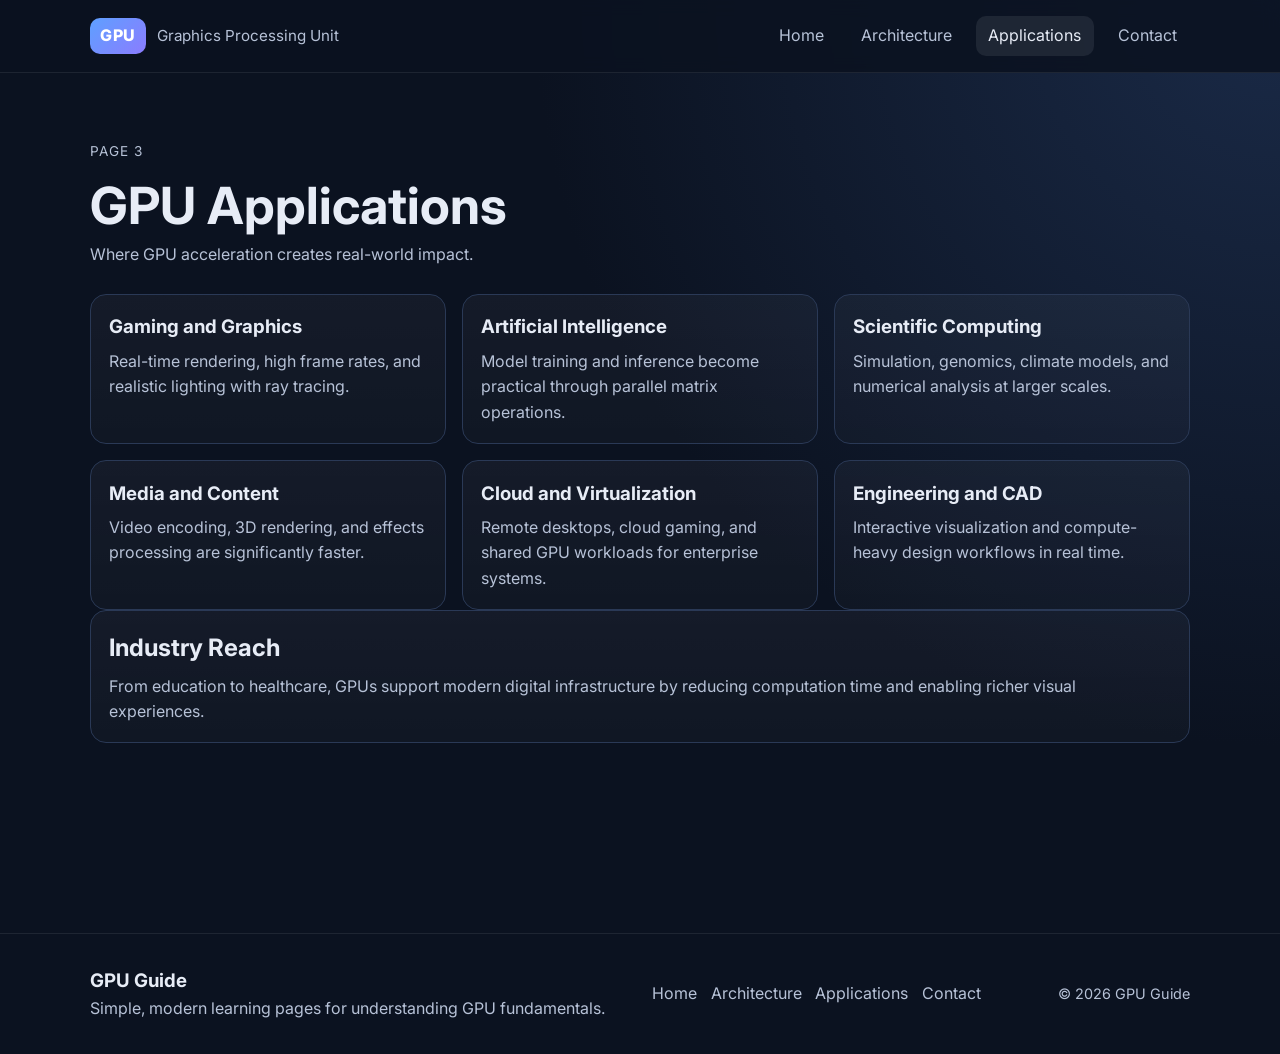
==== applications.html @ 3e5b410c "Build responsive multi-page GPU website. Create Home, Architecture, Applications, and Contact pages " ====
<!DOCTYPE html>
<html lang="en">
<head>
    <meta charset="UTF-8">
    <meta name="viewport" content="width=device-width, initial-scale=1.0">
    <meta name="description" content="Explore practical applications of GPUs across industries.">
    <title>GPU Guide | Applications</title>
    <link rel="preconnect" href="https://fonts.googleapis.com">
    <link rel="preconnect" href="https://fonts.gstatic.com" crossorigin>
    <link href="https://fonts.googleapis.com/css2?family=Inter:wght@400;500;600;700;800&display=swap" rel="stylesheet">
    <link rel="stylesheet" href="styles.css">
</head>
<body data-page="applications">
    <!-- Shared site header and navigation -->
    <header class="site-header">
        <div class="container nav-wrap">
            <a class="brand" href="index.html" aria-label="Go to home page">
                <span class="brand-mark">GPU</span>
                <span class="brand-text">Graphics Processing Unit</span>
            </a>
            <button class="menu-btn" id="menuBtn" aria-label="Toggle mobile menu" aria-expanded="false">
                <span></span><span></span><span></span>
            </button>
            <nav class="site-nav" id="siteNav">
                <a href="index.html" data-nav="home">Home</a>
                <a href="architecture.html" data-nav="architecture">Architecture</a>
                <a href="applications.html" data-nav="applications">Applications</a>
                <a href="contact.html" data-nav="contact">Contact</a>
            </nav>
        </div>
    </header>

    <main class="page-main">
        <section class="section">
            <div class="container">
                <div class="section-head">
                    <p class="eyebrow">Page 3</p>
                    <h1>GPU Applications</h1>
                    <p>Where GPU acceleration creates real-world impact.</p>
                </div>

                <!-- Application use-case cards -->
                <div class="card-grid">
                    <article class="card reveal">
                        <h3>Gaming and Graphics</h3>
                        <p>Real-time rendering, high frame rates, and realistic lighting with ray tracing.</p>
                    </article>
                    <article class="card reveal">
                        <h3>Artificial Intelligence</h3>
                        <p>Model training and inference become practical through parallel matrix operations.</p>
                    </article>
                    <article class="card reveal">
                        <h3>Scientific Computing</h3>
                        <p>Simulation, genomics, climate models, and numerical analysis at larger scales.</p>
                    </article>
                    <article class="card reveal">
                        <h3>Media and Content</h3>
                        <p>Video encoding, 3D rendering, and effects processing are significantly faster.</p>
                    </article>
                    <article class="card reveal">
                        <h3>Cloud and Virtualization</h3>
                        <p>Remote desktops, cloud gaming, and shared GPU workloads for enterprise systems.</p>
                    </article>
                    <article class="card reveal">
                        <h3>Engineering and CAD</h3>
                        <p>Interactive visualization and compute-heavy design workflows in real time.</p>
                    </article>
                </div>

                <div class="visual-card reveal">
                    <h2>Industry Reach</h2>
                    <p>
                        From education to healthcare, GPUs support modern digital infrastructure by reducing
                        computation time and enabling richer visual experiences.
                    </p>
                </div>
            </div>
        </section>
    </main>

    <footer class="site-footer">
        <div class="container footer-wrap">
            <div>
                <h3>GPU Guide</h3>
                <p>Simple, modern learning pages for understanding GPU fundamentals.</p>
            </div>
            <div class="footer-links">
                <a href="index.html">Home</a>
                <a href="architecture.html">Architecture</a>
                <a href="applications.html">Applications</a>
                <a href="contact.html">Contact</a>
            </div>
            <p class="copyright">© <span id="currentYear"></span> GPU Guide</p>
        </div>
    </footer>

    <script src="script.js"></script>
</body>
</html>
---- styles.css ----
/* ---------------------------------------------
   GLOBAL TOKENS + RESET
   --------------------------------------------- */
:root {
    --bg: #0b1220;
    --bg-soft: #111a2b;
    --panel: #18243a;
    --text: #e7ecf6;
    --muted: #b7c2d7;
    --primary: #5ea0ff;
    --secondary: #8b7cff;
    --border: #2a3956;
    --shadow: 0 16px 40px rgba(0, 0, 0, 0.35);
    --radius: 16px;
}

* {
    box-sizing: border-box;
    margin: 0;
    padding: 0;
}

body {
    font-family: "Inter", sans-serif;
    color: var(--text);
    background: radial-gradient(circle at top right, #1a2a47 0%, var(--bg) 45%);
    line-height: 1.6;
}

a {
    color: inherit;
    text-decoration: none;
}

.container {
    width: min(1100px, 92vw);
    margin: 0 auto;
}

/* ---------------------------------------------
   HEADER + NAVIGATION
   --------------------------------------------- */
.site-header {
    position: sticky;
    top: 0;
    z-index: 20;
    backdrop-filter: blur(8px);
    background: rgba(11, 18, 32, 0.86);
    border-bottom: 1px solid rgba(255, 255, 255, 0.08);
}

.nav-wrap {
    min-height: 72px;
    display: flex;
    align-items: center;
    justify-content: space-between;
    gap: 1rem;
}

.brand {
    display: flex;
    align-items: center;
    gap: 0.7rem;
}

.brand-mark {
    background: linear-gradient(135deg, var(--primary), var(--secondary));
    color: #fff;
    font-weight: 800;
    padding: 0.35rem 0.65rem;
    border-radius: 10px;
    letter-spacing: 0.03em;
}

.brand-text {
    font-size: 0.95rem;
    color: var(--muted);
}

.site-nav {
    display: flex;
    gap: 0.7rem;
}

.site-nav a {
    padding: 0.45rem 0.8rem;
    border-radius: 10px;
    color: var(--muted);
    transition: 0.2s ease;
}

.site-nav a:hover,
.site-nav a.is-active {
    color: var(--text);
    background: rgba(255, 255, 255, 0.08);
}

/* Mobile menu button */
.menu-btn {
    display: none;
    width: 44px;
    height: 44px;
    border: 1px solid var(--border);
    border-radius: 10px;
    background: transparent;
    padding: 0.5rem;
    cursor: pointer;
}

.menu-btn span {
    display: block;
    height: 2px;
    background: #fff;
    margin: 5px 0;
}

/* ---------------------------------------------
   SECTIONS + COMMON COMPONENTS
   --------------------------------------------- */
.hero {
    position: relative;
    overflow: hidden;
    padding: 5.5rem 0 4.5rem;
}

.hero-grid {
    display: grid;
    grid-template-columns: 1.2fr 0.8fr;
    gap: 2rem;
    align-items: center;
}

.eyebrow {
    color: var(--primary);
    font-size: 0.85rem;
    text-transform: uppercase;
    letter-spacing: 0.08em;
    margin-bottom: 0.8rem;
}

h1 {
    font-size: clamp(1.9rem, 5vw, 3.2rem);
    line-height: 1.15;
    margin-bottom: 1rem;
}

.lead {
    color: var(--muted);
    max-width: 60ch;
}

.hero-actions {
    display: flex;
    flex-wrap: wrap;
    gap: 0.75rem;
    margin-top: 1.3rem;
}

.btn {
    display: inline-block;
    padding: 0.7rem 1rem;
    border-radius: 10px;
    font-weight: 600;
    transition: 0.25s ease;
}

.btn-primary {
    background: linear-gradient(135deg, var(--primary), var(--secondary));
    color: #fff;
}

.btn-primary:hover {
    transform: translateY(-1px);
    box-shadow: var(--shadow);
}

.btn-ghost {
    border: 1px solid var(--border);
    color: var(--muted);
}

.btn-ghost:hover {
    color: var(--text);
    border-color: #4a618f;
}

.section {
    padding: 4.25rem 0;
}

.page-main {
    min-height: calc(100vh - 72px);
}

.section-head {
    margin-bottom: 1.6rem;
}

.section-head h2,
.section-head h1 {
    margin-bottom: 0.5rem;
}

.section-head p {
    color: var(--muted);
    max-width: 70ch;
}

.card-grid {
    display: grid;
    grid-template-columns: repeat(3, minmax(0, 1fr));
    gap: 1rem;
}

.card,
.visual-card {
    background: linear-gradient(180deg, rgba(255, 255, 255, 0.04), rgba(255, 255, 255, 0.02));
    border: 1px solid var(--border);
    border-radius: var(--radius);
    padding: 1.1rem;
}

.card h3,
.visual-card h2 {
    margin-bottom: 0.4rem;
}

.card p,
.visual-card p,
.metric-list li,
.architecture-panel li {
    color: var(--muted);
}

.metric-list {
    padding-left: 1rem;
}

.metric-list li + li {
    margin-top: 0.4rem;
}

.architecture-panel {
    margin-top: 1.2rem;
}

.architecture-panel ol {
    padding-left: 1.2rem;
}

/* Contact page layout and form controls */
.contact-layout {
    display: grid;
    grid-template-columns: 1.2fr 0.8fr;
    gap: 1rem;
}

.contact-form {
    display: grid;
    gap: 0.55rem;
}

.contact-form label {
    font-weight: 600;
    font-size: 0.94rem;
}

.contact-form input,
.contact-form select,
.contact-form textarea {
    background: rgba(255, 255, 255, 0.03);
    border: 1px solid var(--border);
    color: var(--text);
    padding: 0.72rem 0.8rem;
    border-radius: 10px;
    font-family: inherit;
    font-size: 0.95rem;
}

.contact-form textarea {
    resize: vertical;
}

.contact-form input:focus,
.contact-form select:focus,
.contact-form textarea:focus {
    outline: 2px solid rgba(94, 160, 255, 0.45);
    border-color: #4f84d6;
}

.contact-aside {
    display: grid;
    gap: 1rem;
    align-content: start;
}

/* Decorative visuals */
.bg-orb {
    position: absolute;
    border-radius: 50%;
    filter: blur(40px);
    z-index: -1;
}

.orb-a {
    width: 220px;
    height: 220px;
    background: rgba(94, 160, 255, 0.3);
    top: 5%;
    right: -40px;
}

.orb-b {
    width: 180px;
    height: 180px;
    background: rgba(139, 124, 255, 0.24);
    bottom: 15%;
    left: -40px;
}

.floating {
    animation: floatY 6s ease-in-out infinite;
}

/* Reveal animation class controlled by JS */
.reveal {
    opacity: 0;
    transform: translateY(14px);
}

.reveal.show {
    opacity: 1;
    transform: translateY(0);
    transition: 0.5s ease;
}

/* ---------------------------------------------
   FOOTER
   --------------------------------------------- */
.site-footer {
    border-top: 1px solid rgba(255, 255, 255, 0.08);
    margin-top: 2rem;
}

.footer-wrap {
    padding: 2rem 0;
    display: grid;
    grid-template-columns: 1.4fr 1fr auto;
    gap: 1rem;
    align-items: center;
}

.footer-wrap p {
    color: var(--muted);
}

.footer-links {
    display: flex;
    flex-wrap: wrap;
    gap: 0.85rem;
}

.footer-links a {
    color: var(--muted);
}

.footer-links a:hover {
    color: var(--text);
}

.copyright {
    font-size: 0.9rem;
}

/* ---------------------------------------------
   RESPONSIVE RULES
   --------------------------------------------- */
@media (max-width: 900px) {
    .hero-grid {
        grid-template-columns: 1fr;
    }

    .card-grid {
        grid-template-columns: repeat(2, minmax(0, 1fr));
    }

    .footer-wrap {
        grid-template-columns: 1fr;
        text-align: left;
    }

    .contact-layout {
        grid-template-columns: 1fr;
    }
}

@media (max-width: 700px) {
    .menu-btn {
        display: block;
    }

    .site-nav {
        display: none;
        position: absolute;
        left: 4vw;
        right: 4vw;
        top: 68px;
        flex-direction: column;
        background: var(--bg-soft);
        border: 1px solid var(--border);
        border-radius: 12px;
        padding: 0.6rem;
    }

    .site-nav.open {
        display: flex;
    }

    .card-grid {
        grid-template-columns: 1fr;
    }

    .brand-text {
        font-size: 0.82rem;
    }
}

@keyframes floatY {
    0%, 100% { transform: translateY(0); }
    50% { transform: translateY(-8px); }
}
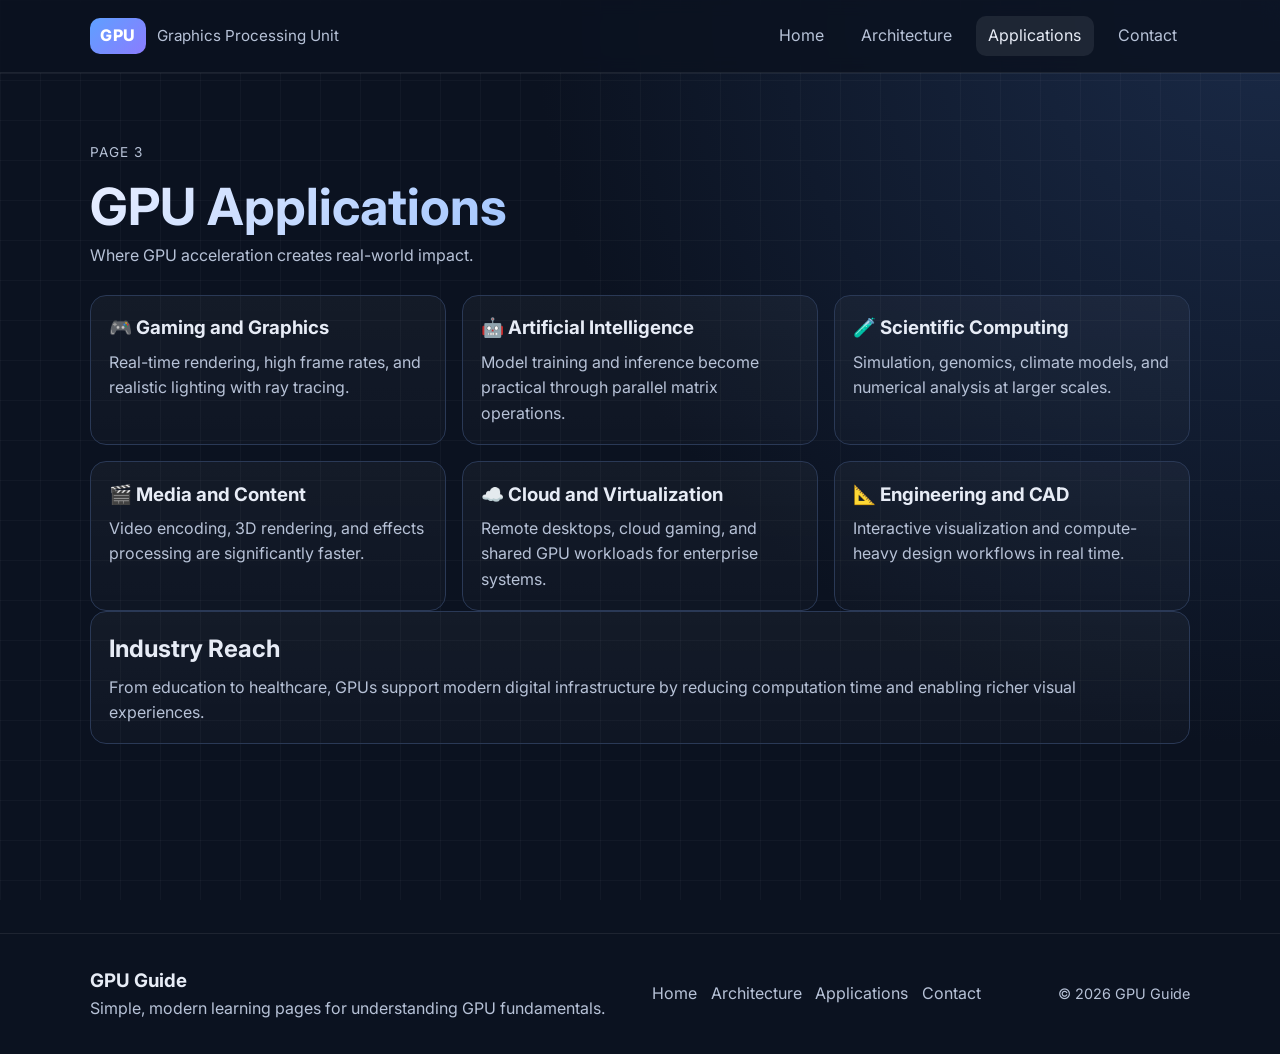
==== commit e95f6474: "Enhance visual identity across GPU website pages. Add a custom hero GPU illustration, stronger CTA t" ====
--- a/applications.html
+++ b/applications.html
@@ -42,27 +42,27 @@
                 <!-- Application use-case cards -->
                 <div class="card-grid">
                     <article class="card reveal">
-                        <h3>Gaming and Graphics</h3>
+                        <h3>🎮 Gaming and Graphics</h3>
                         <p>Real-time rendering, high frame rates, and realistic lighting with ray tracing.</p>
                     </article>
                     <article class="card reveal">
-                        <h3>Artificial Intelligence</h3>
+                        <h3>🤖 Artificial Intelligence</h3>
                         <p>Model training and inference become practical through parallel matrix operations.</p>
                     </article>
                     <article class="card reveal">
-                        <h3>Scientific Computing</h3>
+                        <h3>🧪 Scientific Computing</h3>
                         <p>Simulation, genomics, climate models, and numerical analysis at larger scales.</p>
                     </article>
                     <article class="card reveal">
-                        <h3>Media and Content</h3>
+                        <h3>🎬 Media and Content</h3>
                         <p>Video encoding, 3D rendering, and effects processing are significantly faster.</p>
                     </article>
                     <article class="card reveal">
-                        <h3>Cloud and Virtualization</h3>
+                        <h3>☁️ Cloud and Virtualization</h3>
                         <p>Remote desktops, cloud gaming, and shared GPU workloads for enterprise systems.</p>
                     </article>
                     <article class="card reveal">
-                        <h3>Engineering and CAD</h3>
+                        <h3>📐 Engineering and CAD</h3>
                         <p>Interactive visualization and compute-heavy design workflows in real time.</p>
                     </article>
                 </div>
--- a/styles.css
+++ b/styles.css
@@ -25,6 +25,20 @@
     color: var(--text);
     background: radial-gradient(circle at top right, #1a2a47 0%, var(--bg) 45%);
     line-height: 1.6;
+    position: relative;
+}
+
+/* Subtle grid overlay for a technical look */
+body::before {
+    content: "";
+    position: fixed;
+    inset: 0;
+    background-image:
+        linear-gradient(rgba(255, 255, 255, 0.03) 1px, transparent 1px),
+        linear-gradient(90deg, rgba(255, 255, 255, 0.03) 1px, transparent 1px);
+    background-size: 40px 40px;
+    pointer-events: none;
+    z-index: -2;
 }
 
 a {
@@ -142,6 +156,10 @@
     font-size: clamp(1.9rem, 5vw, 3.2rem);
     line-height: 1.15;
     margin-bottom: 1rem;
+    background: linear-gradient(135deg, #e8eeff 0%, #8cb9ff 55%, #9d8dff 100%);
+    -webkit-background-clip: text;
+    background-clip: text;
+    -webkit-text-fill-color: transparent;
 }
 
 .lead {
@@ -186,6 +204,7 @@
 
 .section {
     padding: 4.25rem 0;
+    border-top: 1px solid rgba(255, 255, 255, 0.06);
 }
 
 .page-main {
@@ -218,6 +237,14 @@
     border: 1px solid var(--border);
     border-radius: var(--radius);
     padding: 1.1rem;
+    transition: transform 0.25s ease, box-shadow 0.25s ease, border-color 0.25s ease;
+}
+
+.card:hover,
+.visual-card:hover {
+    transform: translateY(-5px);
+    border-color: rgba(124, 172, 255, 0.6);
+    box-shadow: 0 0 20px rgba(94, 160, 255, 0.3);
 }
 
 .card h3,
@@ -238,6 +265,13 @@
 
 .metric-list li + li {
     margin-top: 0.4rem;
+}
+
+.hero-gpu-art {
+    width: 100%;
+    border-radius: 12px;
+    margin: 0.5rem 0 0.9rem;
+    background: rgba(12, 20, 35, 0.8);
 }
 
 .architecture-panel {
@@ -294,6 +328,43 @@
     align-content: start;
 }
 
+.form-feedback {
+    min-height: 1.2em;
+    font-size: 0.92rem;
+    color: #7ff0b2;
+    margin-top: 0.2rem;
+}
+
+.form-feedback.is-error {
+    color: #ff9ca8;
+}
+
+.data-grid {
+    display: grid;
+    grid-template-columns: repeat(3, minmax(0, 1fr));
+    gap: 1rem;
+}
+
+.data-bar {
+    width: 100%;
+    height: 12px;
+    margin: 0.7rem 0 0.85rem;
+    background: rgba(255, 255, 255, 0.08);
+    border-radius: 999px;
+    overflow: hidden;
+}
+
+.data-bar span {
+    display: block;
+    width: var(--w);
+    height: 100%;
+    background: linear-gradient(90deg, #5ea0ff, #8b7cff);
+}
+
+.featured-gpu {
+    margin-top: 1rem;
+}
+
 /* Decorative visuals */
 .bg-orb {
     position: absolute;
@@ -391,6 +462,10 @@
 
     .contact-layout {
         grid-template-columns: 1fr;
+    }
+
+    .data-grid {
+        grid-template-columns: repeat(2, minmax(0, 1fr));
     }
 }
 
@@ -420,6 +495,10 @@
         grid-template-columns: 1fr;
     }
 
+    .data-grid {
+        grid-template-columns: 1fr;
+    }
+
     .brand-text {
         font-size: 0.82rem;
     }
@@ -427,5 +506,5 @@
 
 @keyframes floatY {
     0%, 100% { transform: translateY(0); }
-    50% { transform: translateY(-8px); }
-}
+    50% { transform: translateY(-15px); }
+}
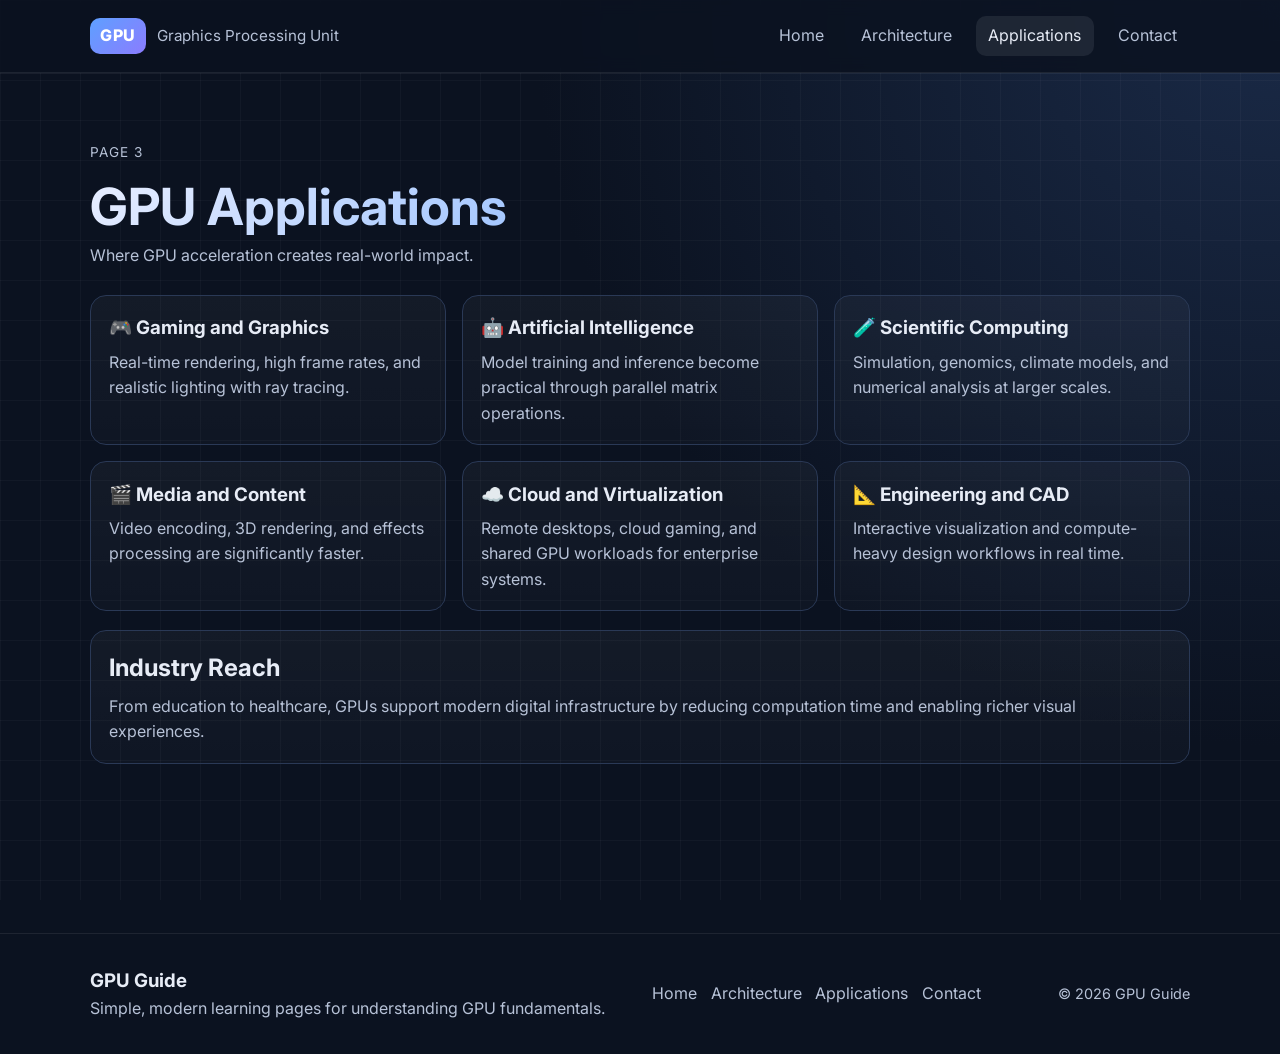
==== commit a278516f: "Adjust spacing before Applications industry section. Add a dedicated class and top margin so the Ind" ====
--- a/applications.html
+++ b/applications.html
@@ -67,7 +67,7 @@
                     </article>
                 </div>
 
-                <div class="visual-card reveal">
+                <div class="visual-card reveal industry-reach">
                     <h2>Industry Reach</h2>
                     <p>
                         From education to healthcare, GPUs support modern digital infrastructure by reducing
--- a/styles.css
+++ b/styles.css
@@ -365,6 +365,10 @@
     margin-top: 1rem;
 }
 
+.industry-reach {
+    margin-top: 1.2rem;
+}
+
 /* Decorative visuals */
 .bg-orb {
     position: absolute;
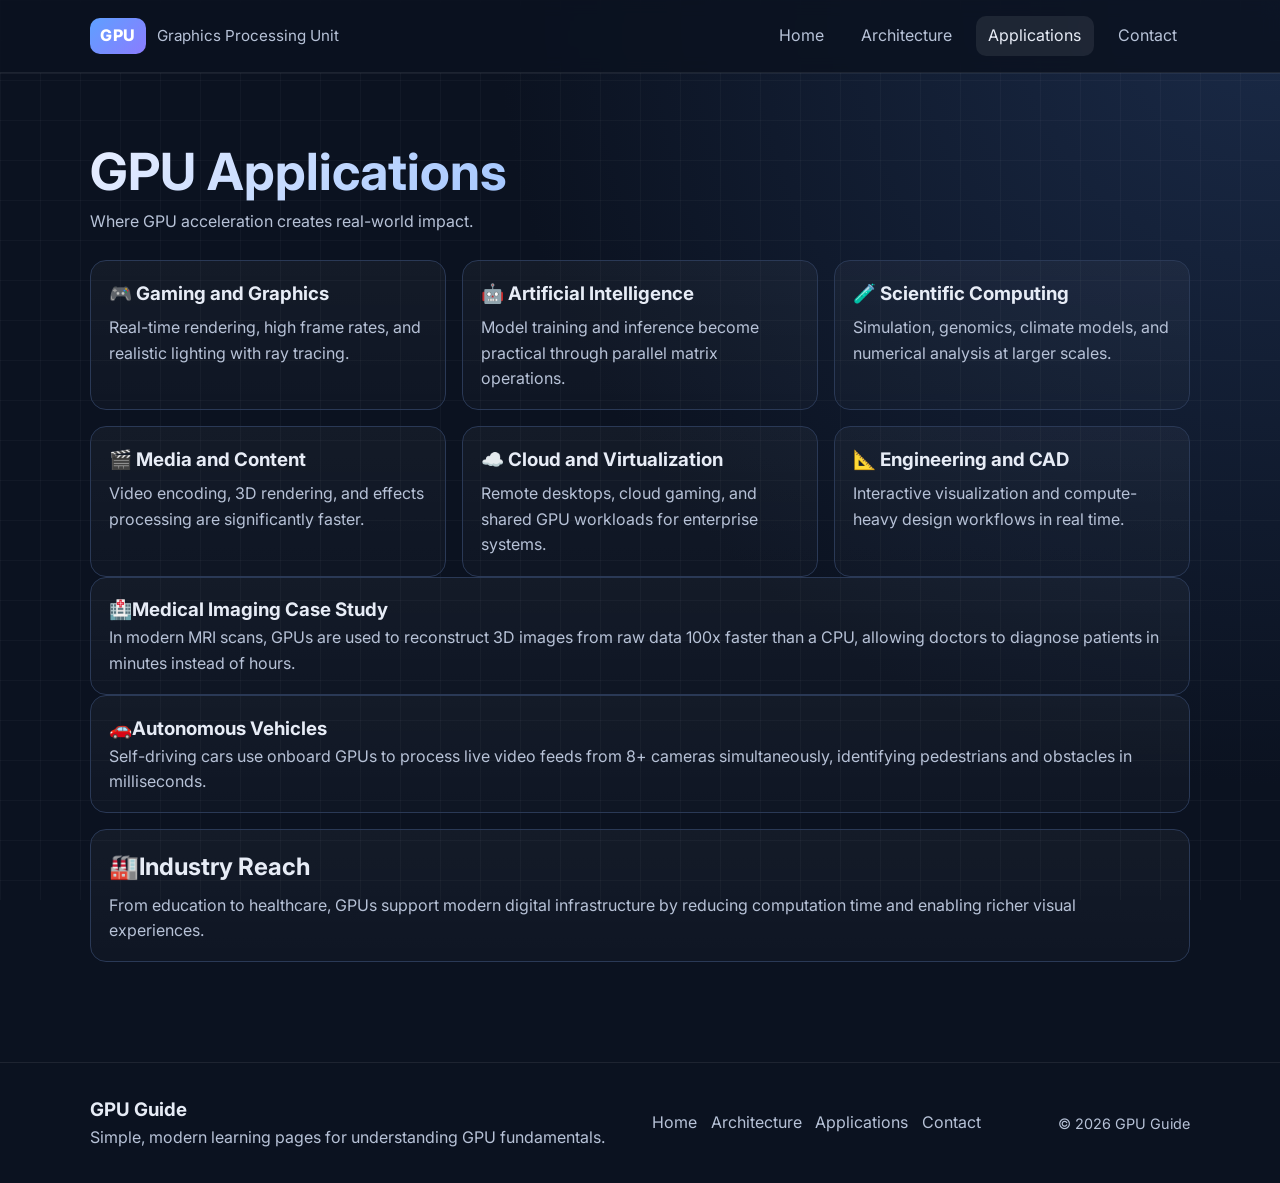
==== commit 55084e8c: "Enhance GPU Applications section with case studies Added case studies for medical imaging and autono" ====
--- a/applications.html
+++ b/applications.html
@@ -34,7 +34,6 @@
         <section class="section">
             <div class="container">
                 <div class="section-head">
-                    <p class="eyebrow">Page 3</p>
                     <h1>GPU Applications</h1>
                     <p>Where GPU acceleration creates real-world impact.</p>
                 </div>
@@ -66,9 +65,18 @@
                         <p>Interactive visualization and compute-heavy design workflows in real time.</p>
                     </article>
                 </div>
-
+				<div class="case-study-grid">
+					<div class="visual-card reveal">
+						<h3>🏥Medical Imaging Case Study</h3>
+						<p>In modern MRI scans, GPUs are used to reconstruct 3D images from raw data 100x faster than a CPU, allowing doctors to diagnose patients in minutes instead of hours.</p>
+					</div>
+					<div class="visual-card reveal">
+						<h3>🚗Autonomous Vehicles</h3>
+						<p>Self-driving cars use onboard GPUs to process live video feeds from 8+ cameras simultaneously, identifying pedestrians and obstacles in milliseconds.</p>
+					</div>
+				</div>
                 <div class="visual-card reveal industry-reach">
-                    <h2>Industry Reach</h2>
+                    <h2>🏭Industry Reach</h2>
                     <p>
                         From education to healthcare, GPUs support modern digital infrastructure by reducing
                         computation time and enabling richer visual experiences.
--- a/styles.css
+++ b/styles.css
@@ -366,7 +366,7 @@
 }
 
 .industry-reach {
-    margin-top: 1.2rem;
+    margin-top: 1rem;
 }
 
 /* Decorative visuals */
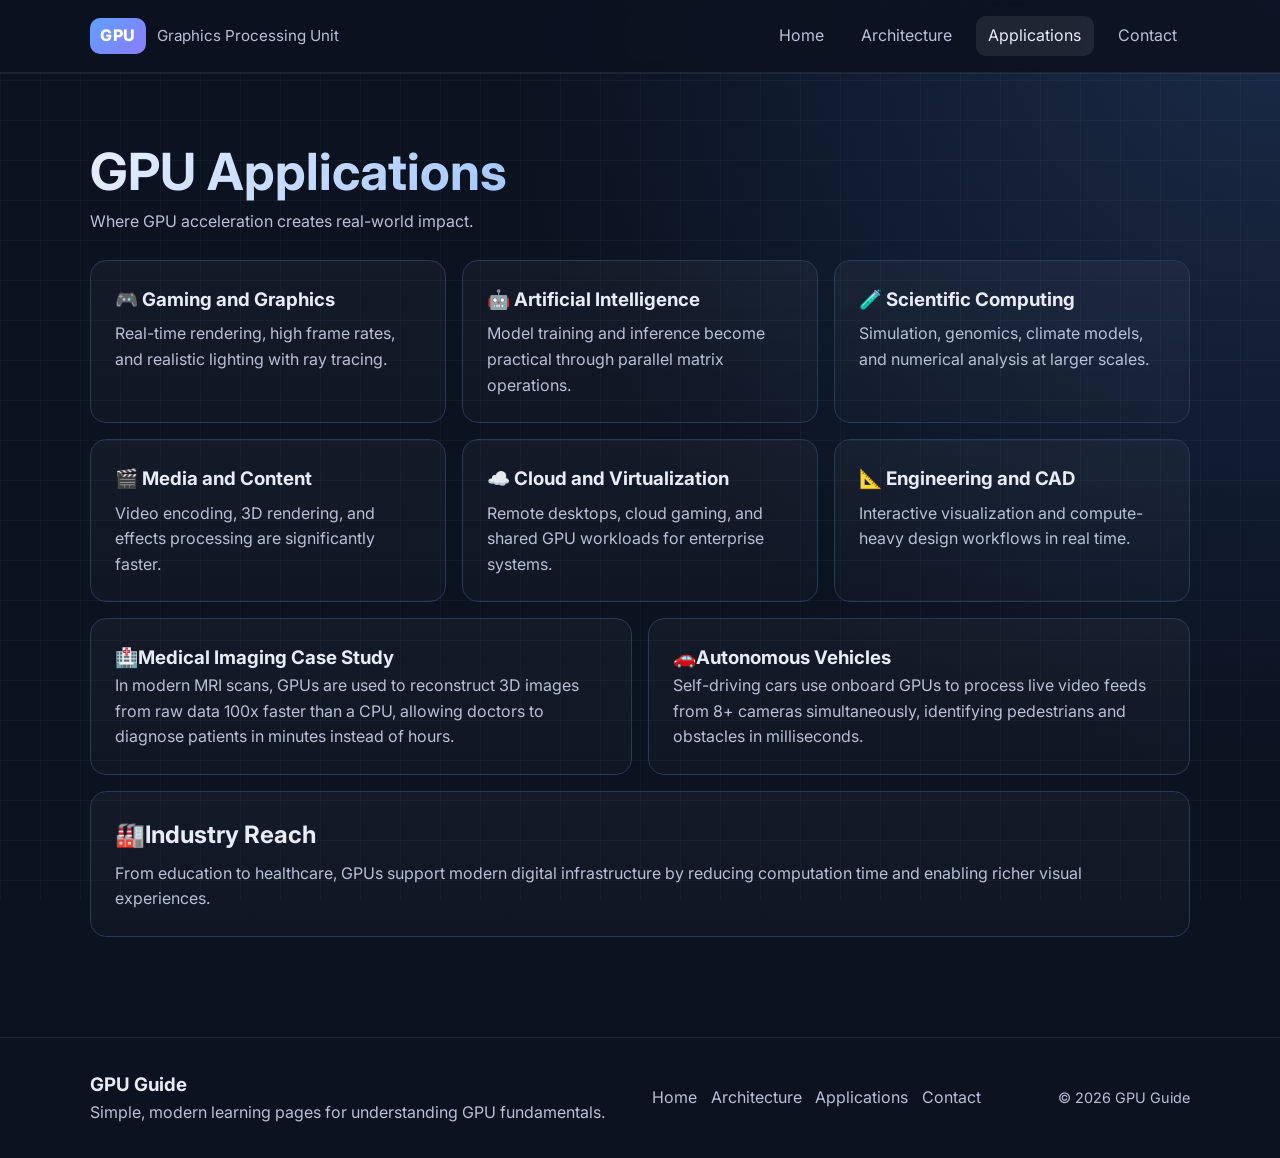
==== commit dad64706: "Add favicon link to applications.html" ====
--- a/applications.html
+++ b/applications.html
@@ -9,6 +9,7 @@
     <link rel="preconnect" href="https://fonts.gstatic.com" crossorigin>
     <link href="https://fonts.googleapis.com/css2?family=Inter:wght@400;500;600;700;800&display=swap" rel="stylesheet">
     <link rel="stylesheet" href="styles.css">
+	<link rel="icon" href="favicon.ico">
 </head>
 <body data-page="applications">
     <!-- Shared site header and navigation -->
--- a/styles.css
+++ b/styles.css
@@ -2,513 +2,586 @@
    GLOBAL TOKENS + RESET
    --------------------------------------------- */
 :root {
-    --bg: #0b1220;
-    --bg-soft: #111a2b;
-    --panel: #18243a;
-    --text: #e7ecf6;
-    --muted: #b7c2d7;
-    --primary: #5ea0ff;
-    --secondary: #8b7cff;
-    --border: #2a3956;
-    --shadow: 0 16px 40px rgba(0, 0, 0, 0.35);
-    --radius: 16px;
+  --bg: #0b1220;
+  --bg-soft: #111a2b;
+  --card-bg: rgba(255, 255, 255, 0.04);
+  --panel: #18243a;
+  --text: #e7ecf6;
+  --muted: #b7c2d7;
+  --primary: #5ea0ff;
+  --secondary: #8b7cff;
+  --border: #2a3956;
+  --shadow: 0 16px 40px rgba(0, 0, 0, 0.35);
+  --radius: 16px;
 }
 
 * {
-    box-sizing: border-box;
-    margin: 0;
-    padding: 0;
+  box-sizing: border-box;
+  margin: 0;
+  padding: 0;
 }
 
 body {
-    font-family: "Inter", sans-serif;
-    color: var(--text);
-    background: radial-gradient(circle at top right, #1a2a47 0%, var(--bg) 45%);
-    line-height: 1.6;
-    position: relative;
+  font-family: "Inter", sans-serif;
+  color: var(--text);
+  background: radial-gradient(circle at top right, #1a2a47 0%, var(--bg) 45%);
+  line-height: 1.6;
+  position: relative;
 }
 
 /* Subtle grid overlay for a technical look */
 body::before {
-    content: "";
-    position: fixed;
-    inset: 0;
-    background-image:
-        linear-gradient(rgba(255, 255, 255, 0.03) 1px, transparent 1px),
-        linear-gradient(90deg, rgba(255, 255, 255, 0.03) 1px, transparent 1px);
-    background-size: 40px 40px;
-    pointer-events: none;
-    z-index: -2;
+  content: "";
+  position: fixed;
+  inset: 0;
+  background-image:
+    linear-gradient(rgba(255, 255, 255, 0.03) 1px, transparent 1px),
+    linear-gradient(90deg, rgba(255, 255, 255, 0.03) 1px, transparent 1px);
+  background-size: 40px 40px;
+  pointer-events: none;
+  z-index: -2;
 }
 
 a {
-    color: inherit;
-    text-decoration: none;
+  color: inherit;
+  text-decoration: none;
 }
 
 .container {
-    width: min(1100px, 92vw);
-    margin: 0 auto;
+  width: min(1100px, 92vw);
+  margin: 0 auto;
 }
 
 /* ---------------------------------------------
    HEADER + NAVIGATION
    --------------------------------------------- */
 .site-header {
-    position: sticky;
-    top: 0;
-    z-index: 20;
-    backdrop-filter: blur(8px);
-    background: rgba(11, 18, 32, 0.86);
-    border-bottom: 1px solid rgba(255, 255, 255, 0.08);
+  position: sticky;
+  top: 0;
+  z-index: 20;
+  backdrop-filter: blur(8px);
+  background: rgba(11, 18, 32, 0.86);
+  border-bottom: 1px solid rgba(255, 255, 255, 0.08);
 }
 
 .nav-wrap {
-    min-height: 72px;
-    display: flex;
-    align-items: center;
-    justify-content: space-between;
-    gap: 1rem;
+  min-height: 72px;
+  display: flex;
+  align-items: center;
+  justify-content: space-between;
+  gap: 1rem;
 }
 
 .brand {
-    display: flex;
-    align-items: center;
-    gap: 0.7rem;
+  display: flex;
+  align-items: center;
+  gap: 0.7rem;
 }
 
 .brand-mark {
-    background: linear-gradient(135deg, var(--primary), var(--secondary));
-    color: #fff;
-    font-weight: 800;
-    padding: 0.35rem 0.65rem;
-    border-radius: 10px;
-    letter-spacing: 0.03em;
+  background: linear-gradient(135deg, var(--primary), var(--secondary));
+  color: #fff;
+  font-weight: 800;
+  padding: 0.35rem 0.65rem;
+  border-radius: 10px;
+  letter-spacing: 0.03em;
 }
 
 .brand-text {
-    font-size: 0.95rem;
-    color: var(--muted);
+  font-size: 0.95rem;
+  color: var(--muted);
 }
 
 .site-nav {
-    display: flex;
-    gap: 0.7rem;
+  display: flex;
+  gap: 0.7rem;
 }
 
 .site-nav a {
-    padding: 0.45rem 0.8rem;
-    border-radius: 10px;
-    color: var(--muted);
-    transition: 0.2s ease;
+  padding: 0.45rem 0.8rem;
+  border-radius: 10px;
+  color: var(--muted);
+  transition: 0.2s ease;
 }
 
 .site-nav a:hover,
 .site-nav a.is-active {
-    color: var(--text);
-    background: rgba(255, 255, 255, 0.08);
+  color: var(--text);
+  background: rgba(255, 255, 255, 0.08);
 }
 
 /* Mobile menu button */
 .menu-btn {
-    display: none;
-    width: 44px;
-    height: 44px;
-    border: 1px solid var(--border);
-    border-radius: 10px;
-    background: transparent;
-    padding: 0.5rem;
-    cursor: pointer;
+  display: none;
+  width: 44px;
+  height: 44px;
+  border: 1px solid var(--border);
+  border-radius: 10px;
+  background: transparent;
+  padding: 0.5rem;
+  cursor: pointer;
 }
 
 .menu-btn span {
-    display: block;
-    height: 2px;
-    background: #fff;
-    margin: 5px 0;
+  display: block;
+  height: 2px;
+  background: #fff;
+  margin: 5px 0;
 }
 
 /* ---------------------------------------------
    SECTIONS + COMMON COMPONENTS
    --------------------------------------------- */
-.hero {
-    position: relative;
-    overflow: hidden;
-    padding: 5.5rem 0 4.5rem;
-}
-
-.hero-grid {
-    display: grid;
-    grid-template-columns: 1.2fr 0.8fr;
-    gap: 2rem;
-    align-items: center;
-}
-
-.eyebrow {
-    color: var(--primary);
-    font-size: 0.85rem;
-    text-transform: uppercase;
-    letter-spacing: 0.08em;
-    margin-bottom: 0.8rem;
-}
-
-h1 {
-    font-size: clamp(1.9rem, 5vw, 3.2rem);
-    line-height: 1.15;
-    margin-bottom: 1rem;
-    background: linear-gradient(135deg, #e8eeff 0%, #8cb9ff 55%, #9d8dff 100%);
-    -webkit-background-clip: text;
-    background-clip: text;
-    -webkit-text-fill-color: transparent;
-}
-
-.lead {
-    color: var(--muted);
-    max-width: 60ch;
-}
-
-.hero-actions {
-    display: flex;
-    flex-wrap: wrap;
-    gap: 0.75rem;
-    margin-top: 1.3rem;
-}
-
-.btn {
-    display: inline-block;
-    padding: 0.7rem 1rem;
-    border-radius: 10px;
-    font-weight: 600;
-    transition: 0.25s ease;
-}
-
-.btn-primary {
-    background: linear-gradient(135deg, var(--primary), var(--secondary));
-    color: #fff;
-}
-
-.btn-primary:hover {
-    transform: translateY(-1px);
-    box-shadow: var(--shadow);
-}
-
-.btn-ghost {
-    border: 1px solid var(--border);
-    color: var(--muted);
-}
-
-.btn-ghost:hover {
-    color: var(--text);
-    border-color: #4a618f;
+.page-main {
+  min-height: calc(100vh - 72px);
 }
 
 .section {
-    padding: 4.25rem 0;
-    border-top: 1px solid rgba(255, 255, 255, 0.06);
-}
-
-.page-main {
-    min-height: calc(100vh - 72px);
+  padding: 4.25rem 0;
+  border-top: 1px solid rgba(255, 255, 255, 0.06);
 }
 
 .section-head {
-    margin-bottom: 1.6rem;
+  margin-bottom: 1.6rem;
 }
 
 .section-head h2,
 .section-head h1 {
-    margin-bottom: 0.5rem;
+  margin-bottom: 0.5rem;
 }
 
 .section-head p {
-    color: var(--muted);
-    max-width: 70ch;
-}
-
+  color: var(--muted);
+  max-width: 70ch;
+}
+
+/* Hero */
+.hero {
+  position: relative;
+  overflow: hidden;
+  padding: 5.5rem 0 4.5rem;
+}
+
+.hero-grid {
+  display: grid;
+  grid-template-columns: 1.2fr 0.8fr;
+  gap: 2rem;
+  align-items: center;
+}
+
+.eyebrow {
+  color: var(--primary);
+  font-size: 0.85rem;
+  text-transform: uppercase;
+  letter-spacing: 0.08em;
+  margin-bottom: 0.8rem;
+}
+
+h1 {
+  font-size: clamp(1.9rem, 5vw, 3.2rem);
+  line-height: 1.15;
+  margin-bottom: 1rem;
+  background: linear-gradient(135deg, #e8eeff 0%, #8cb9ff 55%, #9d8dff 100%);
+  -webkit-background-clip: text;
+  background-clip: text;
+  -webkit-text-fill-color: transparent;
+}
+
+.lead {
+  color: var(--muted);
+  max-width: 60ch;
+}
+
+.hero-actions {
+  display: flex;
+  flex-wrap: wrap;
+  gap: 0.75rem;
+  margin-top: 1.3rem;
+}
+
+.hero-gpu-art {
+  width: 100%;
+  border-radius: 12px;
+  margin: 0.5rem 0 0.9rem;
+  background: rgba(12, 20, 35, 0.8);
+}
+
+/* Buttons */
+.btn {
+  display: inline-block;
+  padding: 0.7rem 1rem;
+  border-radius: 10px;
+  font-weight: 600;
+  transition: 0.25s ease;
+  /* keluar pointer tangan */
+  cursor: pointer;
+  border: none;
+}
+
+.btn-primary {
+  background: linear-gradient(135deg, var(--primary), var(--secondary));
+  color: #fff;
+}
+
+.btn-primary:hover {
+  transform: translateY(-1px);
+  box-shadow: var(--shadow);
+}
+
+.btn-ghost {
+  border: 1px solid var(--border);
+  color: var(--muted);
+}
+
+.btn-ghost:hover {
+  color: var(--text);
+  border-color: #4a618f;
+}
+
+/* Cards + common grids */
 .card-grid {
-    display: grid;
-    grid-template-columns: repeat(3, minmax(0, 1fr));
-    gap: 1rem;
+  display: grid;
+  grid-template-columns: repeat(3, minmax(0, 1fr));
+  gap: 1rem;
 }
 
 .card,
 .visual-card {
-    background: linear-gradient(180deg, rgba(255, 255, 255, 0.04), rgba(255, 255, 255, 0.02));
-    border: 1px solid var(--border);
-    border-radius: var(--radius);
-    padding: 1.1rem;
-    transition: transform 0.25s ease, box-shadow 0.25s ease, border-color 0.25s ease;
+  background: linear-gradient(180deg, rgba(255, 255, 255, 0.04), rgba(255, 255, 255, 0.02));
+  border: 1px solid var(--border);
+  border-radius: var(--radius);
+  padding: 1.5rem;
+  transition:
+    transform 0.25s ease,
+    box-shadow 0.25s ease,
+    border-color 0.25s ease;
 }
 
 .card:hover,
 .visual-card:hover {
-    transform: translateY(-5px);
-    border-color: rgba(124, 172, 255, 0.6);
-    box-shadow: 0 0 20px rgba(94, 160, 255, 0.3);
+  transform: translateY(-5px);
+  border-color: rgba(124, 172, 255, 0.6);
+  box-shadow: 0 0 20px rgba(94, 160, 255, 0.3);
 }
 
 .card h3,
 .visual-card h2 {
-    margin-bottom: 0.4rem;
+  margin-bottom: 0.4rem;
 }
 
 .card p,
 .visual-card p,
 .metric-list li,
 .architecture-panel li {
-    color: var(--muted);
+  color: var(--muted);
 }
 
 .metric-list {
-    padding-left: 1rem;
+  padding-left: 1rem;
 }
 
 .metric-list li + li {
-    margin-top: 0.4rem;
-}
-
-.hero-gpu-art {
-    width: 100%;
-    border-radius: 12px;
-    margin: 0.5rem 0 0.9rem;
-    background: rgba(12, 20, 35, 0.8);
+  margin-top: 0.4rem;
 }
 
 .architecture-panel {
-    margin-top: 1.2rem;
+  margin-top: 1.2rem;
 }
 
 .architecture-panel ol {
-    padding-left: 1.2rem;
+  padding-left: 1.2rem;
+}
+
+/* ---------------------------------------------
+   CONTENT / PAGE COMPONENTS
+   --------------------------------------------- */
+/* New Content Styles */
+table {
+  width: 100%;
+  border-collapse: collapse;
+  margin-top: 20px;
+  background: var(--card-bg);
+  border-radius: 12px;
+  overflow: hidden;
+}
+
+th,
+td {
+  padding: 15px;
+  text-align: left;
+  border-bottom: 1px solid rgba(255, 255, 255, 0.1);
+}
+
+th {
+  background: rgba(255, 255, 255, 0.05);
+  color: var(--primary);
+}
+
+.comparison-section {
+  margin-top: 3rem; /* This creates a large, professional gap */
+  padding-top: 2rem;
+  border-top: 1px solid rgba(255, 255, 255, 0.05); /* Optional: a very faint line to separate the topics */
+}
+
+.case-study-grid {
+  display: grid;
+  grid-template-columns: 1fr 1fr;
+  gap: 1rem;
+  margin-top: 1rem;
+}
+
+/* for faq */
+.faq-list {
+  max-width: 800px; /* Prevents the text from stretching too far */
+  margin: 0 auto; /* Centers the FAQ on the page */
+}
+
+.faq-item h4 {
+  color: var(--primary); /* Uses your bright blue from Line 11 */
+  margin-bottom: 0.5rem;
+  font-size: 1.1rem;
+}
+
+.faq-item p {
+  font-size: 0.95rem;
+  line-height: 1.7; /* Adds space between lines of text */
 }
 
 /* Contact page layout and form controls */
 .contact-layout {
-    display: grid;
-    grid-template-columns: 1.2fr 0.8fr;
-    gap: 1rem;
+  display: grid;
+  grid-template-columns: 1.2fr 0.8fr;
+  gap: 1rem;
 }
 
 .contact-form {
-    display: grid;
-    gap: 0.55rem;
+  display: grid;
+  gap: 0.55rem;
 }
 
 .contact-form label {
-    font-weight: 600;
-    font-size: 0.94rem;
+  font-weight: 600;
+  font-size: 0.94rem;
 }
 
 .contact-form input,
 .contact-form select,
 .contact-form textarea {
-    background: rgba(255, 255, 255, 0.03);
-    border: 1px solid var(--border);
-    color: var(--text);
-    padding: 0.72rem 0.8rem;
-    border-radius: 10px;
-    font-family: inherit;
-    font-size: 0.95rem;
+  background: rgba(255, 255, 255, 0.03);
+  border: 1px solid var(--border);
+  color: var(--text);
+  padding: 0.72rem 0.8rem;
+  border-radius: 10px;
+  font-family: inherit;
+  font-size: 0.95rem;
 }
 
 .contact-form textarea {
-    resize: vertical;
+  resize: vertical;
 }
 
 .contact-form input:focus,
 .contact-form select:focus,
 .contact-form textarea:focus {
-    outline: 2px solid rgba(94, 160, 255, 0.45);
-    border-color: #4f84d6;
+  outline: 2px solid rgba(94, 160, 255, 0.45);
+  border-color: #4f84d6;
 }
 
 .contact-aside {
-    display: grid;
-    gap: 1rem;
-    align-content: start;
+  display: grid;
+  gap: 1rem;
+  align-content: start;
 }
 
 .form-feedback {
-    min-height: 1.2em;
-    font-size: 0.92rem;
-    color: #7ff0b2;
-    margin-top: 0.2rem;
+  min-height: 1.2em;
+  font-size: 0.92rem;
+  color: #7ff0b2;
+  margin-top: 0.2rem;
 }
 
 .form-feedback.is-error {
-    color: #ff9ca8;
+  color: #ff9ca8;
 }
 
 .data-grid {
-    display: grid;
-    grid-template-columns: repeat(3, minmax(0, 1fr));
-    gap: 1rem;
+  display: grid;
+  grid-template-columns: repeat(3, minmax(0, 1fr));
+  gap: 1rem;
 }
 
 .data-bar {
-    width: 100%;
-    height: 12px;
-    margin: 0.7rem 0 0.85rem;
-    background: rgba(255, 255, 255, 0.08);
-    border-radius: 999px;
-    overflow: hidden;
+  width: 100%;
+  height: 12px;
+  margin: 0.7rem 0 0.85rem;
+  background: rgba(255, 255, 255, 0.08);
+  border-radius: 999px;
+  overflow: hidden;
 }
 
 .data-bar span {
-    display: block;
-    width: var(--w);
-    height: 100%;
-    background: linear-gradient(90deg, #5ea0ff, #8b7cff);
+  display: block;
+  width: var(--w);
+  height: 100%;
+  background: linear-gradient(90deg, #5ea0ff, #8b7cff);
 }
 
 .featured-gpu {
-    margin-top: 1rem;
+  margin-top: 1rem;
 }
 
 .industry-reach {
-    margin-top: 1rem;
-}
-
+  margin-top: 1rem;
+}
+
+/* ---------------------------------------------
+   DECORATIVE VISUALS + ANIMATIONS
+   --------------------------------------------- */
 /* Decorative visuals */
 .bg-orb {
-    position: absolute;
-    border-radius: 50%;
-    filter: blur(40px);
-    z-index: -1;
+  position: absolute;
+  border-radius: 50%;
+  filter: blur(40px);
+  z-index: -1;
 }
 
 .orb-a {
-    width: 220px;
-    height: 220px;
-    background: rgba(94, 160, 255, 0.3);
-    top: 5%;
-    right: -40px;
+  width: 220px;
+  height: 220px;
+  background: rgba(94, 160, 255, 0.3);
+  top: 5%;
+  right: -40px;
 }
 
 .orb-b {
-    width: 180px;
-    height: 180px;
-    background: rgba(139, 124, 255, 0.24);
-    bottom: 15%;
-    left: -40px;
-}
-
+  width: 180px;
+  height: 180px;
+  background: rgba(139, 124, 255, 0.24);
+  bottom: 15%;
+  left: -40px;
+}
+
+/*gpu float animation*/
 .floating {
-    animation: floatY 6s ease-in-out infinite;
+  animation: floatY 6s ease-in-out infinite;
 }
 
 /* Reveal animation class controlled by JS */
 .reveal {
-    opacity: 0;
-    transform: translateY(14px);
+  opacity: 0;
+  transform: translateY(14px);
 }
 
 .reveal.show {
-    opacity: 1;
+  opacity: 1;
+  transform: translateY(0);
+  transition: 0.5s ease;
+}
+
+/* -----
+floating animation range
+----------*/
+@keyframes floatY {
+  0%,
+  100% {
     transform: translateY(0);
-    transition: 0.5s ease;
+  }
+
+  50% {
+    transform: translateY(-15px);
+  }
 }
 
 /* ---------------------------------------------
    FOOTER
    --------------------------------------------- */
 .site-footer {
-    border-top: 1px solid rgba(255, 255, 255, 0.08);
-    margin-top: 2rem;
+  border-top: 1px solid rgba(255, 255, 255, 0.08);
+  margin-top: 2rem;
 }
 
 .footer-wrap {
-    padding: 2rem 0;
-    display: grid;
-    grid-template-columns: 1.4fr 1fr auto;
-    gap: 1rem;
-    align-items: center;
+  padding: 2rem 0;
+  display: grid;
+  grid-template-columns: 1.4fr 1fr auto;
+  gap: 1rem;
+  align-items: center;
 }
 
 .footer-wrap p {
-    color: var(--muted);
+  color: var(--muted);
 }
 
 .footer-links {
+  display: flex;
+  flex-wrap: wrap;
+  gap: 0.85rem;
+}
+
+.footer-links a {
+  color: var(--muted);
+}
+
+.footer-links a:hover {
+  color: var(--text);
+}
+
+.copyright {
+  font-size: 0.9rem;
+}
+
+/* ---------------------------------------------
+   RESPONSIVE RULES
+   --------------------------------------------- */
+@media (max-width: 900px) {
+  .hero-grid,
+  .contact-layout,
+  .case-study-grid {
+    grid-template-columns: 1fr;
+  }
+
+  .footer-wrap {
+    grid-template-columns: 1fr;
+    text-align: left;
+  }
+
+  .data-grid,
+  .card-grid {
+    grid-template-columns: repeat(2, minmax(0, 1fr));
+  }
+}
+
+@media (max-width: 700px) {
+  .menu-btn {
+    display: block;
+  }
+
+  .site-nav {
+    display: none;
+    position: absolute;
+    left: 4vw;
+    right: 4vw;
+    top: 68px;
+    flex-direction: column;
+    background: var(--bg-soft);
+    border: 1px solid var(--border);
+    border-radius: 12px;
+    padding: 0.6rem;
+  }
+
+  .site-nav.open {
     display: flex;
-    flex-wrap: wrap;
-    gap: 0.85rem;
-}
-
-.footer-links a {
-    color: var(--muted);
-}
-
-.footer-links a:hover {
-    color: var(--text);
-}
-
-.copyright {
-    font-size: 0.9rem;
-}
-
-/* ---------------------------------------------
-   RESPONSIVE RULES
-   --------------------------------------------- */
-@media (max-width: 900px) {
-    .hero-grid {
-        grid-template-columns: 1fr;
-    }
-
-    .card-grid {
-        grid-template-columns: repeat(2, minmax(0, 1fr));
-    }
-
-    .footer-wrap {
-        grid-template-columns: 1fr;
-        text-align: left;
-    }
-
-    .contact-layout {
-        grid-template-columns: 1fr;
-    }
-
-    .data-grid {
-        grid-template-columns: repeat(2, minmax(0, 1fr));
-    }
-}
-
-@media (max-width: 700px) {
-    .menu-btn {
-        display: block;
-    }
-
-    .site-nav {
-        display: none;
-        position: absolute;
-        left: 4vw;
-        right: 4vw;
-        top: 68px;
-        flex-direction: column;
-        background: var(--bg-soft);
-        border: 1px solid var(--border);
-        border-radius: 12px;
-        padding: 0.6rem;
-    }
-
-    .site-nav.open {
-        display: flex;
-    }
-
-    .card-grid {
-        grid-template-columns: 1fr;
-    }
-
-    .data-grid {
-        grid-template-columns: 1fr;
-    }
-
-    .brand-text {
-        font-size: 0.82rem;
-    }
-}
-
-@keyframes floatY {
-    0%, 100% { transform: translateY(0); }
-    50% { transform: translateY(-15px); }
-}
+  }
+
+  .card-grid {
+    grid-template-columns: 1fr;
+  }
+
+  .data-grid {
+    grid-template-columns: 1fr;
+  }
+
+  .brand-text {
+    font-size: 0.82rem;
+  }
+}
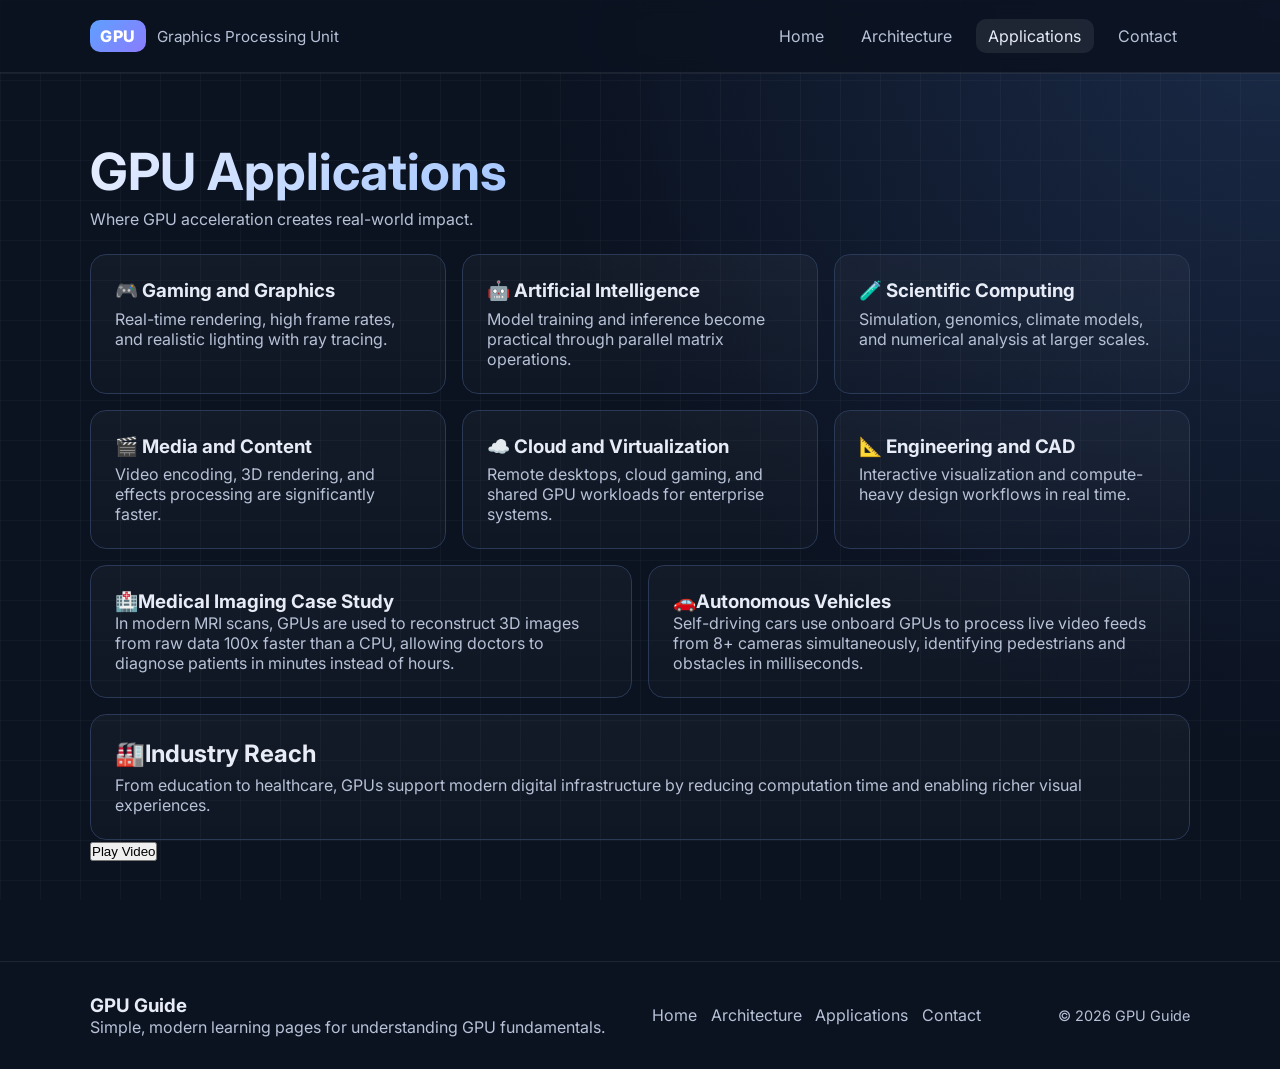
==== commit 10b12c43: "Add video playback functionality to applications.html" ====
--- a/applications.html
+++ b/applications.html
@@ -83,6 +83,24 @@
                         computation time and enabling richer visual experiences.
                     </p>
                 </div>
+				<button onclick="showVideo()">Play Video</button>
+
+<div id="videoContainer" style="display:none; margin-top:20px;">
+  <iframe 
+    width="560" 
+    height="315"
+    src="https://www.youtube.com/embed/YOUR_VIDEO_ID"
+    title="YouTube video"
+    frameborder="0"
+    allowfullscreen>
+  </iframe>
+</div>
+
+<script>
+function showVideo() {
+  document.getElementById("videoContainer").style.display = "block";
+}
+</script>
             </div>
         </section>
     </main>
--- a/styles.css
+++ b/styles.css
@@ -24,12 +24,18 @@
 body {
   font-family: "Inter", sans-serif;
   color: var(--text);
-  background: radial-gradient(circle at top right, #1a2a47 0%, var(--bg) 45%);
+  background: radial-gradient(circle at top right, #1a2a47 0%, var(--bg) 45%);*/
+  /* --- kalau pn suruh tukar background jd gambar --- * /
+  background-image: url('background.png'); / * Pastikan file gambar ada dalam folder yang sama * 
+  background-size: cover;      / * Supaya gambar penuh satu screen * /
+  background-attachment: fixed; / * Supaya bila scroll, gambar tak ikut gerak (nampak pro) * /
+  background-position: center; / * Gambar sentiasa kat tengah */
+  
   line-height: 1.6;
   position: relative;
 }
 
-/* Subtle grid overlay for a technical look */
+/* grid dekat background */
 body::before {
   content: "";
   position: fixed;
@@ -584,4 +590,4 @@
   .brand-text {
     font-size: 0.82rem;
   }
-}+}
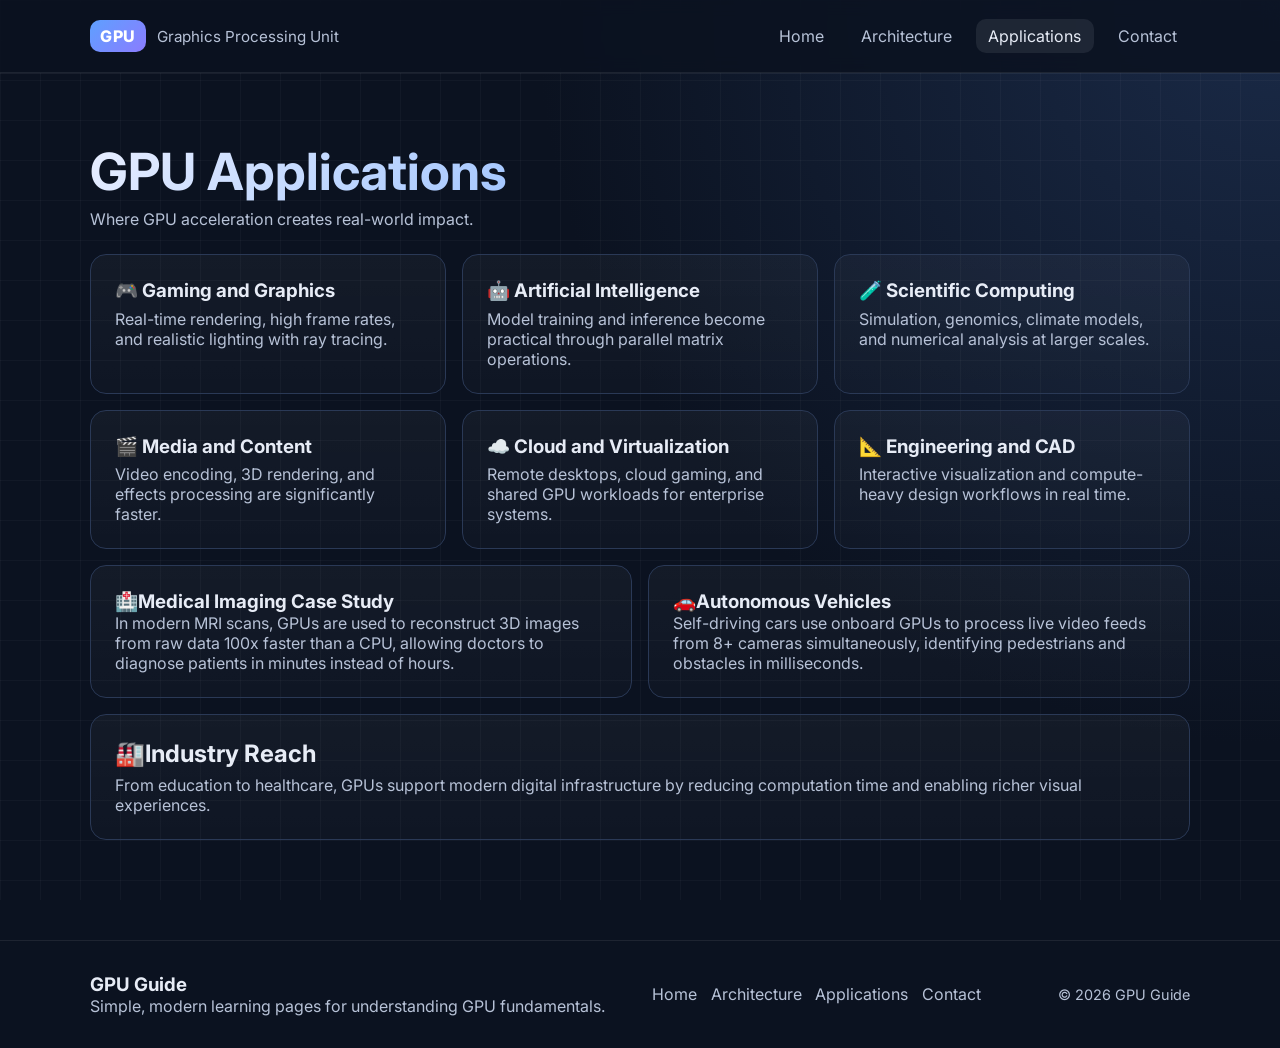
==== commit f5e280ab: "Remove video playback functionality Removed video playback button and associated script from applica" ====
--- a/applications.html
+++ b/applications.html
@@ -83,24 +83,7 @@
                         computation time and enabling richer visual experiences.
                     </p>
                 </div>
-				<button onclick="showVideo()">Play Video</button>
-
-<div id="videoContainer" style="display:none; margin-top:20px;">
-  <iframe 
-    width="560" 
-    height="315"
-    src="https://www.youtube.com/embed/YOUR_VIDEO_ID"
-    title="YouTube video"
-    frameborder="0"
-    allowfullscreen>
-  </iframe>
-</div>
-
-<script>
-function showVideo() {
-  document.getElementById("videoContainer").style.display = "block";
-}
-</script>
+				
             </div>
         </section>
     </main>
